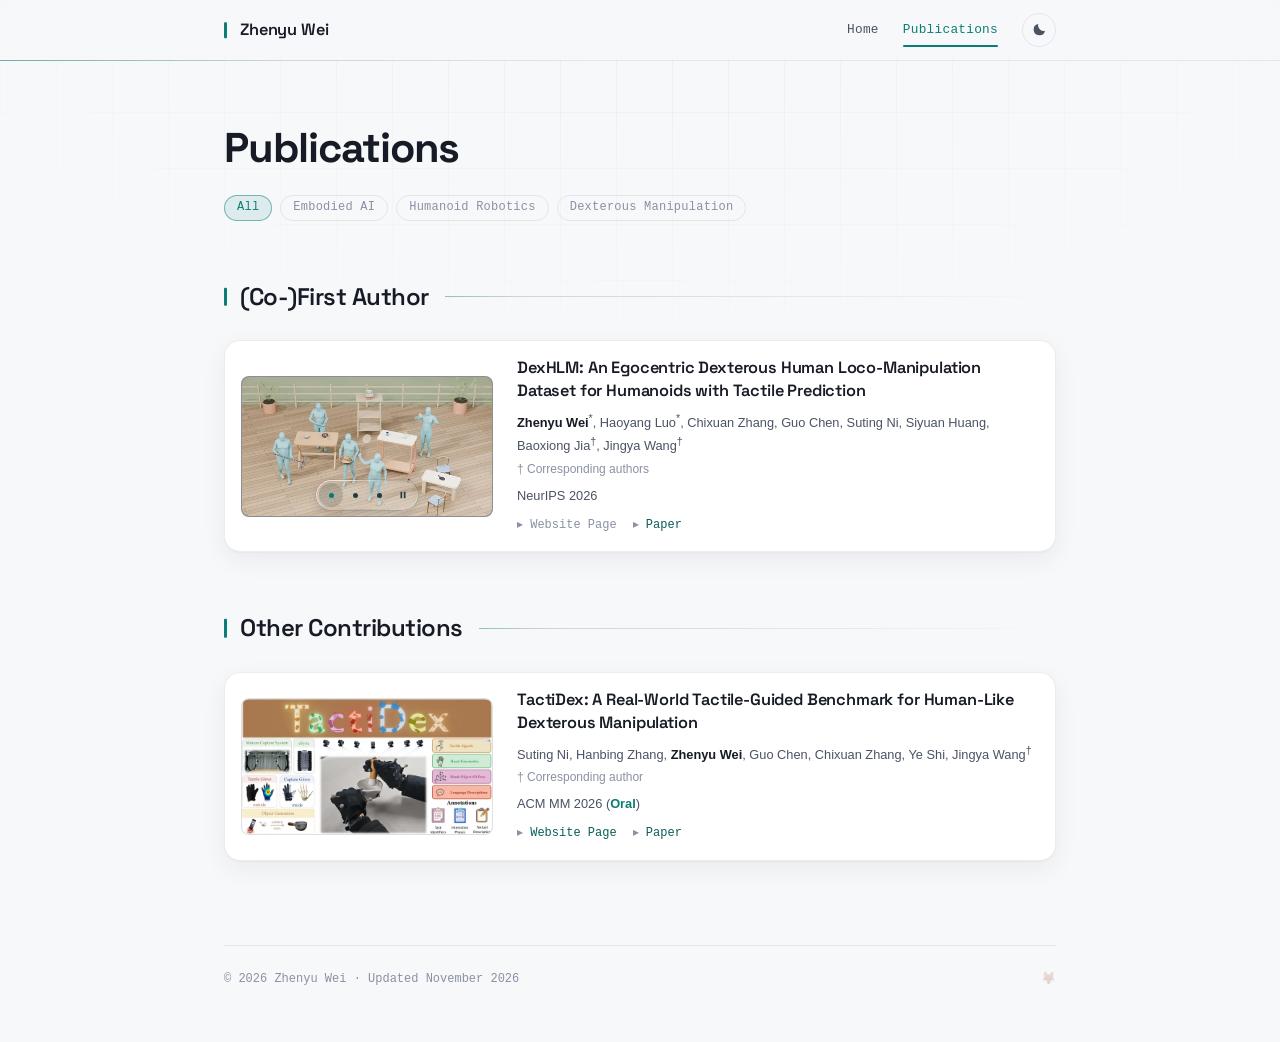
==== publications.html @ a1529518 "Improve mobile overflow, glass rendering reuse, and script failure fallback" ====
<!DOCTYPE html>

<html data-theme="light" lang="en">
  <head>
    <meta charset="utf-8"/>
    <meta content="width=device-width, initial-scale=1" name="viewport"/>
    <title>Publications · Zhenyu Wei | Humanoid Robotics &amp; Embodied AI</title>
    <meta content="Zhenyu Wei" name="author"/>
    <meta content="Publications by Zhenyu Wei in humanoid robotics, dexterous manipulation, and embodied AI." name="description"/>
    <meta content="website" property="og:type"/>
    <meta content="Publications · Zhenyu Wei" property="og:title"/>
    <meta content="Research publications by Zhenyu Wei in humanoid robotics and embodied AI." property="og:description"/>
    <meta content="Zhenyu Wei" property="og:site_name"/>
    <link href="https://zhenyuwei-me.github.io/publications.html" rel="canonical"/>
    <meta content="https://zhenyuwei-me.github.io/publications.html" property="og:url"/>
    <meta content="#fafafa" name="theme-color"/>
    <script src="assets/theme.js?v=f0c434ba8b87"></script>
    <link href="assets/favicon.svg" rel="icon" type="image/svg+xml"/>
    <link as="font" crossorigin="" href="assets/fonts/space-grotesk.woff2" rel="preload" type="font/woff2"/>
    <link href="assets/style.css" rel="stylesheet"/>
    <link href="assets/content.css?v=482784d493de" rel="stylesheet"/>
  </head>
  <body>
    <nav aria-label="Main navigation" class="nav">
      <div class="nav-inner">
        <a class="nav-name" href="./">Zhenyu Wei</a>
        <div class="nav-links">
          <a href="./">Home</a>
          <a aria-current="page" class="active" href="publications.html">Publications</a>

          <button aria-label="Toggle dark mode" aria-pressed="false" class="js-control" id="theme-toggle" title="Toggle dark mode" type="button">
            <svg aria-hidden="true" class="icon-sun" fill="none" stroke="currentColor" stroke-linecap="round" stroke-width="2" viewBox="0 0 24 24"><circle cx="12" cy="12" r="4.4"></circle><path d="M12 2.5v2.4M12 19.1v2.4M2.5 12h2.4M19.1 12h2.4M5.3 5.3l1.7 1.7M17 17l1.7 1.7M18.7 5.3 17 7M7 17l-1.7 1.7"></path></svg>
            <svg aria-hidden="true" class="icon-moon" fill="currentColor" viewBox="0 0 24 24"><path d="M21 13.2A8.6 8.6 0 0 1 10.8 3 8.6 8.6 0 1 0 21 13.2Z"></path></svg>
          </button>
        </div>
      </div>
    </nav>
    <main id="top">
      <header class="pub-page-header reveal">
        <h1>Publications</h1>

        <div aria-label="Filter publications by topic" class="pub-filters js-control" role="group">
          <button aria-pressed="true" class="pub-filter active" data-topic="all" type="button">All</button>
          <button aria-pressed="false" class="pub-filter" data-topic="embodied-ai" type="button">Embodied AI</button>
          <button aria-pressed="false" class="pub-filter" data-topic="humanoid" type="button">Humanoid Robotics</button>
          <button aria-pressed="false" class="pub-filter" data-topic="dexterous" type="button">Dexterous Manipulation</button>
        </div>
      </header>

      <section class="reveal">
        <h2>(Co-)First Author</h2>
        <ul class="pub-list">
          <li class="pub reveal" data-topics="embodied-ai humanoid dexterous">
            <div aria-label="DexHLM cover images" aria-roledescription="carousel" class="pub-media cover-carousel" role="group">
              <a aria-label="DexHLM website page" class="cover-link" href="https://dexhlm.github.io/" rel="noopener" target="_blank">
                <img alt="DexHLM human demonstrations of sweeping, cooking, and carrying a basket" class="cover-frame is-active" decoding="async" height="270" loading="lazy" src="assets/media/dexhlm-3-480.webp" srcset="assets/media/dexhlm-3-480.webp 480w, assets/media/dexhlm-3-960.webp 960w" sizes="(max-width: 760px) calc(100vw - 82px), 252px" width="480">
              </a>
              <div aria-label="Choose a DexHLM cover image" class="cover-controls js-control" role="group">
                <button aria-label="Show DexHLM image 1 of 3" aria-pressed="true" data-slide="0" type="button"></button>
                <button aria-label="Show DexHLM image 2 of 3" aria-pressed="false" data-slide="1" type="button"></button>
                <button aria-label="Show DexHLM image 3 of 3" aria-pressed="false" data-slide="2" type="button"></button>
                <button aria-label="Pause cover slideshow" class="cover-toggle" data-paused="false" type="button">
                  <svg aria-hidden="true" class="icon-pause" fill="currentColor" viewBox="0 0 12 12"><path d="M3 2h2v8H3zm4 0h2v8H7z"></path></svg>
                  <svg aria-hidden="true" class="icon-play" fill="currentColor" viewBox="0 0 12 12"><path d="m3 1 8 5-8 5z"></path></svg>
                </button>
              </div>
            </div>
            <div class="pub-info">
              <h3 class="pub-title"><a href="https://dexhlm.github.io/" rel="noopener" target="_blank">DexHLM: An Egocentric Dexterous Human Loco-Manipulation Dataset for Humanoids with Tactile Prediction</a></h3>
              <p class="pub-authors"><strong>Zhenyu Wei</strong><sup>*</sup>, Haoyang Luo<sup>*</sup>, Chixuan Zhang, Guo Chen, Suting Ni, Siyuan Huang, Baoxiong Jia<sup>†</sup>, Jingya Wang<sup>†</sup></p>
              <p class="pub-note">† Corresponding authors</p>
              <p class="pub-venue">NeurIPS 2026</p>
              <p class="pub-links">
                <a aria-disabled="true" role="link" tabindex="-1">Website Page</a>
                <a href="https://openreview.net/forum?id=0UDyFy4rIa" rel="noopener" target="_blank">Paper</a>
              </p>
            </div>
          </li>
        </ul>
      </section>

      <section class="reveal">
        <h2>Other Contributions</h2>
        <ul class="pub-list">
          <li class="pub reveal" data-topics="embodied-ai dexterous">
            <a aria-label="TactiDex website page" class="pub-media pub-media-figure tactidex-figure" href="https://tactidex.github.io/" rel="noopener" target="_blank">
              <span class="tactidex-crop"><img alt="TactiDex data collection and annotation framework" decoding="async" height="394" loading="lazy" src="assets/media/tactidex.webp" width="720"></span>
            </a>
            <div class="pub-info">
              <h3 class="pub-title"><a href="https://tactidex.github.io/" rel="noopener" target="_blank">TactiDex: A Real-World Tactile-Guided Benchmark for Human-Like Dexterous Manipulation</a></h3>
              <p class="pub-authors">Suting Ni, Hanbing Zhang, <strong>Zhenyu Wei</strong>, Guo Chen, Chixuan Zhang, Ye Shi, Jingya Wang<sup>†</sup></p>
              <p class="pub-note">† Corresponding author</p>
              <p class="pub-venue">ACM MM 2026 (<strong class="pub-highlight">Oral</strong>)</p>
              <p class="pub-links">
                <a href="https://tactidex.github.io/" rel="noopener" target="_blank">Website Page</a>
                <a href="https://arxiv.org/abs/2607.09190" rel="noopener" target="_blank">Paper</a>
              </p>
            </div>
          </li>
        </ul>
      </section>

      <footer class="footer">
        <p>© <span id="year">2026</span> Zhenyu Wei · Updated November 2026</p>
        <p class="footer-fox" id="footer-fox"><span class="fox-text">built with </span>🦊</p>
      </footer>
    </main>
    <script defer="" src="assets/site.js?v=14e1693d2471"></script>
  </body>
</html>
---- assets/style.css ----
/* Reference layout and color themes. */

:root {
  --bg: #0b0e14;
  --bg-elevated: #11151f;
  --border: rgba(255, 255, 255, 0.08);
  --border-strong: rgba(255, 255, 255, 0.14);
  --text: #e8eaf0;
  --text-secondary: #a8b0c0;
  --text-tertiary: #6b7385;
  --accent: #5eead4;          /* teal */
  --accent-dim: rgba(94, 234, 212, 0.12);
  /* Links sit in the accent's own hue family, a step down in saturation so
     body links read as interactive without competing with the accent marks.
     They used to be sky blue at 199deg against a 171deg accent — 28deg apart,
     close enough to look like one idea and far enough to fight. */
  --link: #8fded0;
  /* Affiliation colours. People take the colour of the institution they are
     at, so a name and its lab read as one thing — the convention haoruxue and
     geng-haoran both use. These are chromatic marks, not the site accent:
     teal stays the site's own voice, in the nav marks and section ticks. */
  --aff-berkeley: #8ec8ff;
  /* Amazon's own #ff9900 carries the dark ground at 9.0:1, but only manages
     2.0:1 on the light one — far under AA — so light runs the same hue
     darkened to 4.9:1 rather than the literal brand value. */
  --aff-amazon: #ff9900;
  /* Venue marks, same idea. Each brand value clears AA on one ground only —
     CoRL's #b35a1f is 4.0:1 on dark, Science's #d0021b is 3.3:1 — so each
     theme carries its own step along the same hue. */
  --venue-corl: #d98038;
  --venue-scirobotics: #f9584f;
  --font-sans: "Inter", -apple-system, BlinkMacSystemFont, "Segoe UI", sans-serif;
  --font-display: "Space Grotesk", var(--font-sans);
  --font-mono: "JetBrains Mono", ui-monospace, "SF Mono", monospace;
  --maxw: 880px;
  --radius: 16px;
  /* Type scale. The stylesheet had grown 23 distinct font sizes, many of them
     1-2% apart — differences too small to register as hierarchy but big enough
     that nothing quite lines up. Seven steps, each a real one. */
  --fs-3xl: 1.5rem;
  --fs-2xl: 1.15rem;
  --fs-xl: 1.02rem;
  --fs-lg: 0.95rem;
  --fs-md: 0.9rem;
  --fs-ms: 0.85rem;   /* half-step: md to sm is the scale's widest gap */
  --fs-sm: 0.8rem;
  --fs-xs: 0.75rem;
  /* Control sizes. The small controls had drifted to six different heights
     (36/32/30/26/24) and two radii, so a row of them never sat on one line. */
  --ctl-h: 34px;      /* email, socials, theme toggle */
  --ctl-h-sm: 26px;   /* tags, badges, filters */
  /* Resting elevation. Large radius, very low opacity: the point is a soft
     lift off the page, not a visible drop shadow. On the dark ground a black
     shadow has to work harder, hence the higher alpha here than in light. */
  --elev-1: 0 1px 2px rgba(0, 0, 0, 0.28), 0 10px 30px rgba(0, 0, 0, 0.34);
  --elev-2: 0 2px 6px rgba(0, 0, 0, 0.32), 0 20px 56px rgba(0, 0, 0, 0.42);
}

:root[data-theme="light"] {
  /* The ground was pure neutral grey while every text tone was cool at ~224deg.
     Tint it to match, so the light theme is as considered as the dark one. */
  --bg: #f7f8fa;
  --bg-elevated: #ffffff;
  --border: rgba(15, 23, 42, 0.08);
  --border-strong: rgba(15, 23, 42, 0.16);
  --text: #171b26;
  --text-secondary: #4b5265;
  --text-tertiary: #8a91a3;
  /* #0d9488 only reached 3.5:1 on the light ground, short of AA for the
     tagline and the active nav item. #0c7d74 clears it at 4.7:1; the link a
     step darker again so the two stay distinguishable. */
  --accent: #0c7d74;
  --accent-dim: rgba(12, 125, 116, 0.09);
  --link: #0a5f59;
  --aff-berkeley: #0b5cad;
  --aff-amazon: #9a5f00;
  --venue-corl: #b35a1f;
  --venue-scirobotics: #d0021b;
  --elev-1: 0 1px 2px rgba(15, 23, 42, 0.04), 0 8px 26px rgba(15, 23, 42, 0.06);
  --elev-2: 0 2px 6px rgba(15, 23, 42, 0.05), 0 20px 56px rgba(15, 23, 42, 0.09);
}

* { box-sizing: border-box; }

/* Buttons do not inherit the page font. Two rules set `font: inherit` locally;
   the rest were falling back to the browser default. */
button,
input,
select,
textarea {
  font: inherit;
  color: inherit;
}

/* The site defined no focus styling, leaving keyboard users on the browser
   default over custom-coloured surfaces. */
:focus-visible {
  outline: 2px solid var(--accent);
  outline-offset: 3px;
  border-radius: 3px;
}

html {
  scroll-behavior: smooth;
  scroll-padding-top: 84px;
}

body {
  margin: 0;
  background: var(--bg);
  color: var(--text);
  font-family: var(--font-sans);
  font-size: 16px;
  line-height: 1.65;
  -webkit-font-smoothing: antialiased;
  text-rendering: optimizeLegibility;
}

/* Subtle tech grid backdrop. This replaced an interactive dot field driven by
   the pointer; that effect had to be masked away from the 880px reading column
   and switched off below 1100px to keep text legible, which left it visible
   only in two narrow gutters — not worth 140 lines of canvas code. */
body::before {
  content: "";
  position: fixed;
  inset: 0;
  z-index: -1;
  background-image:
    linear-gradient(var(--border) 1px, transparent 1px),
    linear-gradient(90deg, var(--border) 1px, transparent 1px);
  background-size: 56px 56px;
  mask-image: radial-gradient(ellipse 90% 60% at 50% 0%, black 0%, transparent 72%);
  -webkit-mask-image: radial-gradient(ellipse 90% 60% at 50% 0%, black 0%, transparent 72%);
  opacity: 0.5;
  pointer-events: none;
}

a {
  color: var(--link);
  text-decoration: none;
  transition: color 0.15s ease;
}

a:hover { color: var(--accent); }

::selection {
  background: var(--accent);
  color: #06251f;
}

:root[data-theme="light"] ::selection {
  background: var(--accent);
  color: #ffffff;
}

/* ============================== Nav ============================== */

.nav {
  position: sticky;
  top: 0;
  z-index: 10;
  backdrop-filter: blur(16px) saturate(160%);
  -webkit-backdrop-filter: blur(16px) saturate(160%);
  background: color-mix(in srgb, var(--bg) 76%, transparent);
  border-bottom: 1px solid var(--border);
}

/* A hairline of accent bleeding out from the left edge, rather than a flat
   rule all the way across. */
.nav::after {
  content: "";
  position: absolute;
  left: 0;
  right: 0;
  bottom: -1px;
  height: 1px;
  background: linear-gradient(90deg,
    color-mix(in srgb, var(--accent) 55%, transparent) 0%,
    color-mix(in srgb, var(--accent) 12%, transparent) 22%,
    transparent 46%);
  pointer-events: none;
}

.nav-inner {
  max-width: var(--maxw);
  margin: 0 auto;
  padding: 0 24px;
  height: 60px;
  display: flex;
  align-items: center;
  justify-content: space-between;
}

.nav-name {
  position: relative;
  font-family: var(--font-display);
  font-weight: 600;
  font-size: var(--fs-xl);
  letter-spacing: -0.01em;
  color: var(--text);
  padding-left: 16px;
}

.nav-name::before {
  content: "";
  position: absolute;
  left: 0;
  top: 50%;
  transform: translateY(-50%);
  width: 3px;
  height: 0.95em;
  border-radius: 1px;
  background: var(--accent);
}

.nav-name:hover { color: var(--accent); }

.nav-links {
  display: flex;
  align-items: center;
  gap: 24px;
}

/* Sentence case at full size. These were briefly set as uppercase 0.72rem
   micro-labels, which cost real legibility: uppercase strips the ascender and
   descender shapes the eye reads words by, and this is primary navigation, not
   a caption. The underline below marks the active page, so the tech read comes
   from structure rather than from shrinking the type. */
.nav-links a {
  position: relative;
  font-family: var(--font-mono);
  font-size: var(--fs-sm);
  color: var(--text-secondary);
  letter-spacing: 0.02em;
  padding: 6px 0;
  transition: color 0.15s ease;
}

/* Underline grows from the centre on hover and stays put on the current page,
   so the active item is marked structurally and not by colour alone. */
.nav-links a::after {
  content: "";
  position: absolute;
  left: 0;
  right: 0;
  bottom: 0;
  height: 2px;
  background: var(--accent);
  border-radius: 1px;
  transform: scaleX(0);
  transition: transform 0.18s ease;
}

.nav-links a:hover { color: var(--accent); }
.nav-links a:hover::after { transform: scaleX(1); }
.nav-links a.active { color: var(--accent); }
.nav-links a.active::after { transform: scaleX(1); }

@media (prefers-reduced-motion: reduce) {
  .nav-links a::after { transition: none; }
}

.nav-links a.active { color: var(--accent); }

#theme-toggle {
  display: inline-flex;
  align-items: center;
  justify-content: center;
  width: var(--ctl-h);
  height: var(--ctl-h);
  padding: 0;
  border: 1px solid var(--border);
  border-radius: 999px;
  background: transparent;
  color: var(--text-secondary);
  cursor: pointer;
  transition: border-color 0.15s ease, color 0.15s ease, background 0.15s ease;
}

#theme-toggle:hover {
  color: var(--accent);
  border-color: var(--accent);
  background: var(--accent-dim);
}

#theme-toggle svg {
  width: 16px;
  height: 16px;
}

/* show the icon of the mode you'd switch TO */
:root[data-theme="dark"] .icon-moon { display: none; }
:root[data-theme="light"] .icon-sun { display: none; }

/* ============================== Layout ============================== */

main {
  max-width: var(--maxw);
  margin: 0 auto;
  padding: 0 24px 48px;
}

section { margin-top: 56px; }

h2 {
  position: relative;
  font-family: var(--font-display);
  font-size: var(--fs-3xl);
  font-weight: 600;
  letter-spacing: -0.02em;
  margin: 0 0 24px;
  display: flex;
  align-items: center;
  gap: 16px;
  padding-left: 16px;
}

/* Accent tick in the margin, echoing the mark beside the name in the nav. */
h2::before {
  content: "";
  position: absolute;
  left: 0;
  top: 50%;
  transform: translateY(-50%);
  width: 3px;
  height: 0.78em;
  border-radius: 1px;
  background: var(--accent);
}

/* trailing rule after section titles, tipped with accent at the join */
h2::after {
  content: "";
  flex: 1;
  height: 1px;
  background: linear-gradient(90deg,
    color-mix(in srgb, var(--accent) 45%, transparent) 0%,
    var(--border-strong) 12%,
    transparent 100%);
}

/* ============================== Hero ============================== */

.hero {
  position: relative;
  display: grid;
  grid-template-columns: 1fr 220px;
  gap: 36px;
  align-items: start;
  padding-top: 20px;
}

/* soft accent glow behind the hero to anchor the eye */
.hero::before {
  content: "";
  position: absolute;
  top: -120px;
  left: 50%;
  transform: translateX(-50%);
  width: min(920px, 120vw);
  height: 520px;
  background: radial-gradient(ellipse 60% 55% at 50% 30%,
    color-mix(in srgb, var(--accent) 8%, transparent), transparent 70%);
  pointer-events: none;
  z-index: -1;
}

:root[data-theme="light"] .hero::before {
  background: radial-gradient(ellipse 60% 55% at 50% 30%,
    color-mix(in srgb, var(--accent) 6%, transparent), transparent 70%);
}

.hero h1 {
  font-family: var(--font-display);
  font-size: clamp(1.85rem, 4.4vw, 2.5rem);
  font-weight: 700;
  letter-spacing: -0.03em;
  line-height: 1.1;
  margin: 0;
}

.name-zh {
  font-weight: 500;
  font-size: 0.62em;
  color: var(--text-secondary);
  letter-spacing: 0.06em;
  white-space: nowrap;
}

.hero-tagline {
  margin: 16px 0 0;
  display: flex;
  flex-direction: column;
  gap: 5px;
}

.tagline-primary {
  font-family: var(--font-display);
  font-size: var(--fs-xl);
  font-weight: 500;
  color: var(--accent);
  letter-spacing: -0.01em;
  line-height: 1.3;
}

.tagline-secondary {
  font-family: var(--font-mono);
  font-size: var(--fs-sm);
  color: var(--text-secondary);
  letter-spacing: 0;
  line-height: 1.3;
}

.hero-bio {
  margin-top: 24px;
  color: var(--text-secondary);
  font-size: var(--fs-md);
  line-height: 1.6;
}

/* `balance`, not `pretty`. Measured at the 576px column, `pretty` left two of
   the three paragraphs as a long line plus a stub — 530/168px and 400/232px —
   so "and dexterous manipulation." and "and Shankar Sastry." each hung alone
   beneath a full line, stranding an "and" at the left edge twice. `balance`
   evens them to 371/327 and 323/309.

   It was tried and rejected here once for splitting names mid-phrase, but the
   names are nowrap below and the copy has changed since: forcing nowrap on the
   bold phrases as well now yields an identical layout, so nothing is breaking.

   The 16px margin puts the paragraph gap at ~1.6x the gap between lines inside
   a paragraph, far enough apart for the eye to find the breaks. */
.hero-bio p {
  margin: 0 0 16px;
  text-wrap: pretty;
}

/* A person's name should never break across lines. */
.hero-bio a {
  white-space: nowrap;
}

/* An affiliation and the people at it share one colour, set by the modifier
   class so more institutions can be added without touching this rule. Bright
   enough to read as a mark rather than as body text: 6.3:1 on the light ground
   and 10.9:1 on dark, both well clear of AA. */
.aff {
  color: var(--aff);
}

.aff-berkeley {
  --aff: var(--aff-berkeley);
}

.aff-amazon {
  --aff: var(--aff-amazon);
}

/* Collaborators rank one below the advisors, in size and tone together. The
   size is the half-step at 0.85rem — --fs-sm proved too small a drop, and it
   is no finer than the 0.95/0.90 and 0.80/0.75 pairs already in the scale.
   Tone is mixed 30% toward tertiary: 7.2:1 on dark, 5.5:1 on light, both AA. */
.hero-collab {
  font-size: var(--fs-ms);
  color: color-mix(in srgb, var(--text-secondary) 70%, var(--text-tertiary));
}
.hero-bio p:last-child { margin-bottom: 0; }

.hero-bio strong {
  color: var(--text);
  font-weight: 600;
}

.hero-actions {
  margin-top: 24px;
  display: flex;
  align-items: center;
  flex-wrap: wrap;
  gap: 8px;
}

.email {
  font-family: var(--font-mono);
  font-size: var(--fs-sm);
  display: inline-flex;
  align-items: center;
  gap: 8px;
  height: var(--ctl-h);
  padding: 0 16px;
  border: 1px solid var(--border);
  border-radius: 999px;
  color: var(--text-secondary);
  transition: border-color 0.15s ease, color 0.15s ease, background 0.15s ease;
}

.email svg {
  width: 15px;
  height: 15px;
}

.email:hover {
  border-color: var(--accent);
  color: var(--accent);
  background: var(--accent-dim);
}

.socials {
  display: flex;
  gap: 8px;
}

.socials a {
  display: inline-flex;
  align-items: center;
  justify-content: center;
  width: var(--ctl-h);
  height: var(--ctl-h);
  border: 1px solid var(--border);
  border-radius: 999px;
  color: var(--text-secondary);
  transition: border-color 0.15s ease, color 0.15s ease, background 0.15s ease;
}

.socials a:hover {
  color: var(--accent);
  border-color: var(--accent);
  background: var(--accent-dim);
}

.socials svg {
  width: 16px;
  height: 16px;
}

/* keep the photo's natural aspect ratio (no zoomed-in crop) and center it
   against the text column. a small matte inside the frame makes the subject
   read a touch smaller without changing the overall photo size. */
.hero-photo {
  position: relative;
  align-self: start;
  /* even matte all around; the inset makes the subject read a touch smaller */
  padding: 5.5%;
  background: var(--bg-elevated);
  border: 1px solid var(--border-strong);
  border-radius: var(--radius);
  box-shadow: var(--elev-1);
  overflow: hidden;
}

/* the image drives the height (width × aspect-ratio); the container just wraps
   it with padding. this avoids the Safari bug where an aspect-ratio container
   plus a height:100% child lets the image overflow the frame. So the ratio is
   picked to land the frame near the bio column's own height rather than
   stretched to it: 5:8 lands the bottom edge just above the email row.
   Against the file's own 0.875 that crops ~14% off each side, which the
   centred subject can spare. */
.hero-photo img {
  display: block;
  width: 100%;
  height: auto;
  aspect-ratio: 5 / 8;
  object-fit: cover;
  object-position: center top;
  border-radius: calc(var(--radius) - 5px);
  /* tone down the green backdrop so it sits well with the teal/dark palette */
  filter: saturate(0.78) contrast(1.02);
}

:root[data-theme="dark"] .hero-photo img {
  filter: saturate(0.7) brightness(0.93) contrast(1.04);
}

/* corner accent brackets on the photo */
.hero-photo::before,
.hero-photo::after {
  content: "";
  position: absolute;
  width: 26px;
  height: 26px;
  border: 2px solid color-mix(in srgb, var(--accent) 80%, transparent);
  pointer-events: none;
}

:root[data-theme="light"] .hero-photo::before,
:root[data-theme="light"] .hero-photo::after {
  border-color: color-mix(in srgb, var(--accent) 55%, transparent);
}

.hero-photo::before {
  top: -8px;
  left: -8px;
  border-right: none;
  border-bottom: none;
  border-top-left-radius: 6px;
}

.hero-photo::after {
  bottom: -8px;
  right: -8px;
  border-left: none;
  border-top: none;
  border-bottom-right-radius: 6px;
}

/* ============================== Recent updates (band) ============================== */

/* A full-width row of its own between the hero and Research. The 220px hero
   rail could not carry these items — several run past 70 characters and broke
   to four lines each — so they get the whole 832px column and one line apiece. */
.news-band {
  margin-top: 18px;
}

/* the band belongs to the hero, so Research follows it closer than the 56px
   every other section gets. */
.news-band + section {
  margin-top: 14px;
}

.news-band-head {
  display: flex;
  align-items: center;
  gap: 14px;
  margin-bottom: 6px;
}

.news-band-title {
  margin: 0;
  font-family: var(--font-mono);
  font-size: var(--fs-xs);
  letter-spacing: 0.04em;
  color: var(--text-tertiary);
}

/* same tipped rule the section headings use, so the band reads as a peer of
   Research rather than as a stray widget. */
.news-band-rule {
  flex: 1;
  height: 1px;
  background: linear-gradient(90deg,
    color-mix(in srgb, var(--accent) 45%, transparent) 0%,
    var(--border-strong) 12%,
    transparent 100%);
}

/* Separators as top borders, not bottom ones. `.news-list li:last-child` only
   clears the rule on the true last child — which is a collapsed item — so the
   bottom-border version left a rule dangling under the last visible row. */
.news-band .news-list li {
  gap: 20px;
  padding: 5px 0;
  border-bottom: none;
}

.news-band .news-list li + li {
  border-top: 1px solid var(--border);
}

/* body 0.9rem at 1.5 gives a 21.6px line box; 21.6/12.8 = 1.69 puts the
   smaller date in a box of exactly the same height, so the two columns share a
   baseline without the nudge `.news-date` uses elsewhere. */
.news-band .news-date {
  flex: 0 0 88px;
  line-height: 1.69;
  padding-top: 0;
  /* "2026 · Sep" measures ~79px in the mono face, so a narrower column broke
     the year off onto its own line and doubled every row's height. nowrap
     keeps it one line even if the webfont falls back to wider metrics. */
  white-space: nowrap;
}

/* `.news-list li` sets display:flex at 0-1-1, which beats the UA sheet's
   `[hidden] { display: none }` at 0-1-0 — without this the collapsed items
   stay on screen and the toggle looks broken. */
.news-band .news-list li[hidden] {
  display: none;
}

.news-band .news-body {
  font-size: var(--fs-md);
  line-height: 1.5;
}

.news-more {
  flex: none;
  display: inline-flex;
  align-items: center;
  gap: 6px;
  cursor: pointer;
  padding: 0;
  border: none;
  background: transparent;
  font-family: var(--font-mono);
  font-size: var(--fs-xs);
  letter-spacing: 0.02em;
  color: var(--text-tertiary);
  transition: color 0.15s ease;
}

.news-more svg {
  width: 11px;
  height: 11px;
  transition: transform 0.2s ease;
}

.news-more:hover { color: var(--accent); }

.news-more[aria-expanded="true"] svg { transform: rotate(180deg); }

@media (prefers-reduced-motion: reduce) {
  .news-more svg { transition: none; }
}

/* ============================== News ============================== */

.news-list {
  list-style: none;
  margin: 0;
  padding: 0;
}

.news-list li {
  display: flex;
  gap: 24px;
  padding: 12px 0;
  border-bottom: 1px solid var(--border);
}

.news-list li:last-child { border-bottom: none; }

.news-date {
  font-family: var(--font-mono);
  font-size: var(--fs-sm);
  color: var(--text-tertiary);
  flex: 0 0 90px;
  padding-top: 2px;
  letter-spacing: 0.02em;
}

.news-body {
  font-size: var(--fs-lg);
  color: var(--text-secondary);
}

/* No resting underline: at this size the rules cut through the descenders and
   the rows already carry two other line weights (the separators and the head
   rule). Weight plus the full-strength text colour marks the link against the
   secondary body, and the underline comes back on hover. */
.news-body a {
  color: var(--text);
  font-weight: 500;
  text-decoration: none;
}

.news-body a:hover {
  color: var(--accent);
  text-decoration: underline;
  text-decoration-color: var(--accent);
  text-underline-offset: 2px;
}

/* Same for an affiliation mark: `.news-body a` and its :hover both sit at
   0-2-1, so keeping the colour takes a rule at that weight and one above it. */
.news-body a.aff,
.news-body a.aff:hover {
  color: var(--aff);
}

.news-body a.aff:hover {
  text-decoration-color: currentColor;
}

/* A venue mark works the way .aff does — the modifier class sets the
   variable, so a new venue is one line in each theme and one modifier, with
   no new rule here. It keeps its colour on hover; turning teal would read as
   a different link. */
.news-body a.venue,
.news-body a.venue:hover {
  color: var(--venue, var(--text));
}

.news-body a.venue:hover {
  text-decoration-color: currentColor;
}

.venue {
  white-space: nowrap;
}

.venue-corl { --venue: var(--venue-corl); }

/* Science Robotics sets its wordmark two-tone — "Science" in the journal red,
   "Robotics" in plain text — so it colours an inner span instead of setting
   --venue, and the link falls back to the body text colour around it. */
.venue-scirobotics {
  color: var(--venue-scirobotics);
}

/* ============================== Awards ============================== */

.awards-list {
  list-style: none;
  margin: 0;
  padding: 0;
}

.awards-list li {
  display: flex;
  gap: 24px;
  padding: 16px 0;
  border-bottom: 1px solid var(--border);
}

.awards-list li:last-child { border-bottom: none; }

.award-year {
  font-family: var(--font-mono);
  font-size: var(--fs-sm);
  color: var(--text-tertiary);
  flex: 0 0 44px;
  padding-top: 3px;
}

.award-title {
  font-size: var(--fs-lg);
  font-weight: 500;
  color: var(--text);
}

.award-links {
  margin-top: 4px;
  display: flex;
  flex-wrap: wrap;
  gap: 16px;
}

.award-links a {
  font-family: var(--font-mono);
  font-size: var(--fs-xs);
  color: var(--link);
}

.award-links a::before {
  content: "▸ ";
  color: var(--text-tertiary);
}

.award-links a:hover { color: var(--accent); }

.badge {
  display: inline-block;
  font-family: var(--font-mono);
  font-size: var(--fs-xs);
  font-weight: 500;
  letter-spacing: 0.02em;
  color: var(--accent);
  padding: 1px 7px;
  border: 1px solid color-mix(in srgb, var(--accent) 30%, transparent);
  background: color-mix(in srgb, var(--accent) 8%, transparent);
  border-radius: 999px;
  vertical-align: 1px;
  white-space: nowrap;
}

.badge::before {
  content: "· ";
  color: var(--text-tertiary);
}

/* ============================== Research ============================== */

.research-subtitle {
  margin: -12px 0 16px;
  font-size: var(--fs-lg);
  color: var(--text-secondary);
  line-height: 1.6;
}

/* Grid of highlight videos shown before the reader expands the full list. */
#research-grid-view {
  transition: opacity 0.24s ease-in-out;
}

#research-grid-view.collapsed-hidden {
  opacity: 0;
  pointer-events: none;
}

.grid-videos {
  display: grid;
  grid-template-columns: repeat(6, 1fr);
  gap: 10px;
  margin: 8px 0 12px;
}

.grid-video {
  display: block;
  aspect-ratio: 1 / 1;
  overflow: hidden;
  border-radius: 10px;
  border: 1px solid var(--border);
  box-shadow: var(--elev-1);
  background: color-mix(in srgb, var(--bg-elevated) 60%, #000);
  transition: opacity 0.2s ease-in-out, transform 0.2s ease-in-out, border-color 0.2s ease-in-out;
}

.grid-video img,
.grid-video video {
  width: 100%;
  height: 100%;
  object-fit: cover;
  display: block;
}

/* YouTube iframe embed for tiles that don't have a local mp4.
   Zoom the iframe so the video fills the square and hides YouTube chrome. */
.grid-video-yt {
  position: relative;
}

.grid-video-yt iframe {
  position: absolute;
  top: 50%;
  left: 50%;
  /* Scale iframe up so the 16:9 video fills the 1:1 tile with no black bars */
  width: 200%;
  height: 200%;
  transform: translate(-50%, -50%);
  border: 0;
  pointer-events: none;   /* let clicks fall through to the <a> */
}

.grid-video:hover {
  border-color: color-mix(in srgb, var(--accent) 40%, transparent);
  transform: translateY(-2px);
}

/* Dim non-hovered thumbnails when hovering over the grid — Will Liang trick. */
.grid-videos:has(.grid-video:hover) .grid-video:not(:hover) {
  opacity: 0.55;
}

.scroll-toggle {
  display: flex;
  flex-direction: column;
  align-items: center;
  gap: 4px;
  margin: 0 auto 20px;
  padding: 2px 12px 6px;
  background: transparent;
  border: 0;
  color: var(--text-tertiary);
  font: inherit;
  font-size: var(--fs-sm);
  cursor: pointer;
  transition: color 0.2s ease;
}

.scroll-toggle:hover {
  color: var(--accent);
}

.scroll-toggle svg {
  width: 16px;
  height: 16px;
  animation: nudge 1.8s ease-in-out infinite;
}

@keyframes nudge {
  0%, 100% { transform: translateY(0); opacity: 0.7; }
  50%      { transform: translateY(4px); opacity: 1; }
}

@media (max-width: 720px) {
  .grid-videos {
    grid-template-columns: repeat(3, 1fr);
  }
}

@media (prefers-reduced-motion: reduce) {
  .scroll-toggle svg { animation: none; }
}

/* ============================== Background (vertical timeline) ============================== */

.timeline {
  list-style: none;
  margin: 0;
  padding: 0;
  position: relative;
  /* The date column has to fit the longest range on one line
     ("Oct 2025 - Aug 2026"); the rail sits a fixed 12px into the gap. */
  --date-col: 152px;
  --rail-x: calc(var(--date-col) + 12px);
}

/* The vertical rail sits between the date column and the body column. */
.timeline::before {
  content: "";
  position: absolute;
  top: 6px;
  bottom: 6px;
  left: var(--rail-x);
  width: 2px;
  background: linear-gradient(to bottom,
    var(--border) 0%,
    var(--border-strong) 12%,
    var(--border-strong) 88%,
    var(--border) 100%);
}

.timeline-item {
  position: relative;
  display: grid;
  grid-template-columns: var(--date-col) 1fr;
  gap: 32px;
  padding: 6px 0 24px;
}

.timeline-item:last-child { padding-bottom: 0; }

.timeline-marker {
  position: absolute;
  left: calc(var(--rail-x) - 5px);   /* 12px dot centred on the 2px rail */
  top: 12px;
  width: 12px;
  height: 12px;
  border-radius: 50%;
  background: var(--bg);
  border: 2px solid var(--accent);
  box-shadow: 0 0 0 3px var(--bg);
  transition: background 0.2s ease;
}

.timeline-item:hover .timeline-marker {
  background: var(--accent);
}

.timeline-date {
  font-family: var(--font-mono);
  font-size: var(--fs-sm);
  color: var(--text-tertiary);
  padding-top: 10px;
  text-align: right;
  letter-spacing: 0.02em;
  white-space: nowrap;
}

.timeline-body {
  padding-top: 6px;
}

.timeline-role {
  font-size: var(--fs-lg);
  font-weight: 600;
  color: var(--text);
  letter-spacing: -0.005em;
}

.timeline-role a {
  color: inherit;
  border-bottom: 1px solid transparent;
  transition: color 0.15s ease, border-color 0.15s ease;
}

.timeline-role a:hover {
  color: var(--accent);
  border-bottom-color: currentColor;
}

.timeline-title {
  font-size: var(--fs-md);
  color: var(--text-secondary);
  margin-top: 2px;
}

.timeline-meta {
  margin-top: 6px;
  font-size: var(--fs-md);
  color: var(--text-tertiary);
  line-height: 1.6;
}

.timeline-meta a { color: var(--link); }
.timeline-meta a:hover { color: var(--accent); }

@media (max-width: 640px) {
  .timeline::before { left: 10px; }
  .timeline-item {
    grid-template-columns: 1fr;
    gap: 4px;
    padding-left: 30px;
  }
  .timeline-marker { left: 4px; top: 8px; }
  .timeline-date { text-align: left; padding-top: 0; white-space: normal; }
}

/* ============================== Publications ============================== */

.pub-list {
  list-style: none;
  margin: 0;
  padding: 0;
  display: flex;
  flex-direction: column;
  gap: 16px;
}

/* Two-column grid used under the VLK flagship, so supporting projects
   read as a set of examples rather than a linear list of papers. */
.pub-list-2col {
  display: grid;
  grid-template-columns: repeat(2, 1fr);
  gap: 16px;
  margin-top: 16px;
}

.pub-list-2col .pub {
  grid-template-columns: 1fr;
  gap: 12px;
  padding: 16px;
}

.pub-list-2col .pub-media {
  aspect-ratio: 16 / 9;
}

@media (max-width: 720px) {
  .pub-list-2col {
    grid-template-columns: 1fr;
  }
}


.pub {
  display: grid;
  grid-template-columns: 252px 1fr;
  gap: 24px;
  padding: 16px;
  background: var(--bg-elevated);
  border: 1px solid var(--border);
  border-radius: var(--radius);
  box-shadow: var(--elev-1);
  transition: border-color 0.2s ease, transform 0.2s ease, box-shadow 0.2s ease;
}

.pub:hover {
  border-color: color-mix(in srgb, var(--accent) 45%, transparent);
  transform: translateY(-3px);
  box-shadow:
    var(--elev-2),
    0 0 0 1px color-mix(in srgb, var(--accent) 12%, transparent),
    0 4px 24px color-mix(in srgb, var(--accent) 10%, transparent);
}

:root[data-theme="light"] .pub:hover {
  box-shadow:
    var(--elev-2),
    0 4px 24px color-mix(in srgb, var(--accent) 10%, transparent);
}

/* Flagship card: without this the lead project inherits the 252px thumbnail
   and ends up the smallest research card on the page, below a two-column grid
   whose media runs ~403px. Widen its media to match that grid and let the
   full-width card and larger title carry the ranking, rather than sheer size —
   this also keeps the 720px source downscaling, so it stays sharp. */
.pub-flagship {
  grid-template-columns: 400px 1fr;
}

.pub-flagship .pub-title {
  font-size: var(--fs-2xl);
}

@media (max-width: 760px) {
  .pub-flagship .pub-title { font-size: var(--fs-xl); }
}

.pub-media {
  position: relative;
  display: block;
  aspect-ratio: 16 / 9;
  border-radius: 8px;
  overflow: hidden;
  border: 1px solid var(--border);
  background: color-mix(in srgb, var(--bg-elevated) 60%, #000);
  align-self: center;
}

.pub-media img,
.pub-media video {
  width: 100%;
  height: 100%;
  object-fit: cover;
  display: block;
  transition: transform 0.35s ease;
}

.pub-media:hover img,
.pub-media:hover video {
  transform: scale(1.04);
}

.pub-media iframe {
  width: 100%;
  height: 100%;
  border: 0;
  display: block;
}

.pub-media.playing { cursor: default; }

/* Some teasers are figures or posters lifted from the paper rather than robot
   footage. Cropping those to 16:9 slices labels off mid-word, so fit the whole
   figure instead and give it a light matte to sit on. In dark mode the matte
   and figure are dimmed together — a white block is otherwise the brightest
   thing on the page. */
.pub-media-figure {
  background: #f1f2f5;
}

.pub-media-figure img {
  object-fit: contain;
}

:root[data-theme="dark"] .pub-media-figure {
  background: #cfd2d9;
  filter: brightness(0.82) saturate(0.9);
}

/* The zoom-on-hover reads as a crop on a contained figure, so drop it. */
.pub-media-figure:hover img {
  transform: none;
}

.play-badge {
  position: absolute;
  right: 8px;
  bottom: 8px;
  width: 30px;
  height: 30px;
  display: flex;
  align-items: center;
  justify-content: center;
  border-radius: 50%;
  background: rgba(0, 0, 0, 0.62);
  color: #fff;
  backdrop-filter: blur(4px);
}

.play-badge svg {
  width: 16px;
  height: 16px;
}

.pub-info { min-width: 0; }

.pub-title {
  margin: 0;
  font-family: var(--font-display);
  font-size: var(--fs-xl);
  font-weight: 600;
  letter-spacing: -0.01em;
  line-height: 1.4;
}

.pub-title a { color: var(--text); }
.pub-title a:hover { color: var(--accent); }

/* Unified pill tags: Project co-lead + TL;DR button.
   Same size and treatment so they read as a matched pair under the title. */
.pub-tags {
  margin: 10px 0 0;
  display: flex;
  flex-wrap: wrap;
  gap: 8px;
  align-items: center;
  position: relative;
}

.pub-tag {
  display: inline-flex;
  align-items: center;
  height: var(--ctl-h-sm);
  padding: 0 10px;
  font: inherit;
  font-family: var(--font-mono);
  font-size: var(--fs-xs);
  letter-spacing: 0.04em;
  border-radius: 999px;
  border: 1px solid transparent;
  cursor: default;
  user-select: none;
  transition: border-color 0.15s ease, background 0.15s ease, color 0.15s ease;
}

.pub-tag-tldr {
  color: var(--text-secondary);
  background: transparent;
  border-color: var(--border);
  cursor: pointer;
}

.pub-tag-tldr:hover,
.pub-tag-tldr[aria-expanded="true"] {
  color: var(--accent);
  border-color: color-mix(in srgb, var(--accent) 45%, transparent);
  background: color-mix(in srgb, var(--accent) 8%, transparent);
}

/* TL;DR popover — anchored to the pub-tags container, doesn't push layout */
.pub-popover {
  position: absolute;
  top: calc(100% + 8px);
  left: 0;
  z-index: 15;
  min-width: 260px;
  max-width: min(420px, 92vw);
  padding: 12px 16px;
  background: var(--bg-elevated);
  border: 1px solid var(--border-strong);
  border-radius: var(--radius);
  box-shadow:
    0 12px 40px rgba(0, 0, 0, 0.28),
    0 0 0 1px color-mix(in srgb, var(--accent) 8%, transparent);
  font-size: var(--fs-md);
  line-height: 1.55;
  color: var(--text);
  animation: pub-pop 0.18s ease-out;
}

:root[data-theme="light"] .pub-popover {
  box-shadow: 0 12px 40px rgba(15, 23, 42, 0.12), 0 0 0 1px rgba(15, 23, 42, 0.04);
}

@keyframes pub-pop {
  from { opacity: 0; transform: translateY(-6px) scale(0.98); }
  to   { opacity: 1; transform: none; }
}

@media (prefers-reduced-motion: reduce) {
  .pub-popover { animation: none; }
}

.pub-authors {
  margin: 7px 0 0;
  font-size: var(--fs-sm);
  color: var(--text-secondary);
}

.pub-authors strong {
  color: var(--text);
  font-weight: 600;
}

/* Keep coauthor links quiet inline; reveal on hover so the row stays readable.
   The rule said that already but underlined every name at rest, which on a
   twelve-author paper drew twelve lines through four lines of text. In a list
   where nearly every name is a link, the underline stops distinguishing
   anything and is only texture — so it moves to hover, where it still answers
   "is this one clickable". */
.pub-authors a {
  color: inherit;
  text-decoration: underline;
  text-decoration-color: transparent;
  text-underline-offset: 2px;
  transition: color 0.15s ease, text-decoration-color 0.15s ease;
}

.pub-authors a:hover {
  color: var(--accent);
  text-decoration-color: var(--accent);
}

.pub-venue {
  margin: 5px 0 0;
  font-size: var(--fs-sm);
  color: var(--text-secondary);
}

.pub-venue .badge { margin-left: 6px; }

/* GitHub star counts live in the links row, not mid-sentence in the venue —
   inline they broke the venue across lines and wrapped unpredictably. */
.badge-link {
  display: inline-flex;
  align-items: center;
  line-height: 1;
}

.badge-link img {
  display: block;
  height: 17px;
}

.pub-links {
  margin: 10px 0 0;
  display: flex;
  flex-wrap: wrap;
  gap: 16px;
  align-items: center;
}

/* Keep the star badges together as one group at the far end of the links row,
   so a card with two of them wraps them as a pair rather than stranding the
   second one alone on the next line. */
.pub-badges {
  display: inline-flex;
  align-items: center;
  gap: 8px;
  margin-left: auto;
}

@media (max-width: 760px) {
  .pub-badges { margin-left: 0; }
}

.pub-links a {
  font-family: var(--font-mono);
  font-size: var(--fs-xs);
  color: var(--link);
}

.pub-links a::before {
  content: "▸ ";
  color: var(--text-tertiary);
}

/* Star badges are images, not text links — no marker, no link colour. */
.pub-links .badge-link::before { content: none; }

.pub-links a:hover { color: var(--accent); }

.pub-note {
  margin: 3px 0 0;
  font-size: var(--fs-xs);
  color: var(--text-tertiary);
}

/* ============================== Publications page ============================== */

.pub-page-header {
  padding-top: 64px;
  margin-bottom: 44px;
}

.pub-filters {
  display: flex;
  flex-wrap: wrap;
  gap: 8px;
  margin-top: 24px;
}

.pub-filter {
  display: inline-flex;
  align-items: center;
  height: var(--ctl-h-sm);
  font-family: var(--font-mono);
  font-size: var(--fs-xs);
  letter-spacing: 0.02em;
  color: var(--text-tertiary);
  padding: 0 12px;
  border: 1px solid var(--border);
  border-radius: 999px;
  background: transparent;
  cursor: pointer;
  transition: color 0.15s ease, border-color 0.15s ease, background 0.15s ease;
}

.pub-filter:hover {
  color: var(--accent);
  border-color: color-mix(in srgb, var(--accent) 40%, transparent);
}

.pub-filter.active {
  color: var(--accent);
  border-color: color-mix(in srgb, var(--accent) 50%, transparent);
  background: color-mix(in srgb, var(--accent) 10%, transparent);
}

/* When a filter hides pubs, also collapse the section heading if the
   entire section has no visible pubs. */
.pub[data-topics].hidden { display: none; }

.pub-page-header h1 {
  font-family: var(--font-display);
  font-size: clamp(2rem, 4.5vw, 2.6rem);
  font-weight: 700;
  letter-spacing: -0.03em;
  line-height: 1.1;
  margin: 0;
}

.pub-page-header p {
  margin: 16px 0 0;
  color: var(--text-secondary);
  font-size: var(--fs-lg);
  max-width: 62ch;
}

.pub-see-all {
  margin: 32px 0 0;
  text-align: center;
  font-family: var(--font-mono);
  font-size: var(--fs-md);
}

.pub-see-all a {
  color: var(--accent);
  border-bottom: 1px solid color-mix(in srgb, var(--accent) 40%, transparent);
  padding-bottom: 2px;
  transition: border-color 0.15s ease;
}

.pub-see-all a:hover {
  border-color: var(--accent);
}

/* ============================== Footer ============================== */

.footer {
  margin-top: 84px;
  padding-top: 24px;
  border-top: 1px solid var(--border);
  font-family: var(--font-mono);
  font-size: var(--fs-xs);
  color: var(--text-tertiary);
  display: grid;
  grid-template-columns: 1fr auto;
  grid-template-rows: auto auto;
  gap: 4px 24px;
  align-items: end;
}

.footer p { margin: 0; }

/* Personal signature — spans both columns, a touch larger, italic. */
.footer-signature {
  grid-column: 1 / -1;
  margin-bottom: 12px !important;
  font-family: var(--font-sans);
  font-size: var(--fs-md);
  font-style: italic;
  color: var(--text-secondary);
  line-height: 1.6;
  max-width: 68ch;
}

/* barely-there; reveals "built with" on hover or tap */
.footer-fox {
  font-size: var(--fs-xs);
  opacity: 0.25;
  filter: grayscale(0.6);
  transition: opacity 0.25s ease, filter 0.25s ease;
  cursor: default;
  user-select: none;
}

.footer-fox .fox-text {
  opacity: 0;
  transition: opacity 0.25s ease;
}

.footer-fox:hover,
.footer-fox.revealed {
  opacity: 1;
  filter: none;
}

.footer-fox:hover .fox-text,
.footer-fox.revealed .fox-text {
  opacity: 1;
}

/* ============================== Reveal animation ============================== */

.reveal {
  opacity: 0;
  transform: translateY(14px);
  transition: opacity 0.55s ease, transform 0.55s ease;
}

.reveal.visible {
  opacity: 1;
  transform: none;
}

@media (prefers-reduced-motion: reduce) {
  html { scroll-behavior: auto; }
  .reveal {
    opacity: 1;
    transform: none;
    transition: none;
  }
  .pub, .socials a { transition: none; }
}

/* ============================== Responsive ============================== */

@media (max-width: 760px) {
  .hero {
    grid-template-columns: 1fr;
    gap: 32px;
    padding-top: 44px;
  }

  .hero-photo {
    order: -1;
    max-width: 200px;
  }

  .nav-inner { padding: 0 16px; }

  .nav-name { font-size: var(--fs-md); }

  .nav-links { gap: 12px; }

  .nav-links a { font-size: var(--fs-xs); }

  .pub {
    grid-template-columns: 1fr;
    gap: 16px;
  }

  .pub-media {
    align-self: stretch;
    width: 100%;
  }

  /* iOS Safari doesn't always compute aspect-ratio on <img>-only .pub-media
     inside a grid item. Force an explicit height fallback. */
  .pub-list-2col .pub-media,
  .pub-media {
    aspect-ratio: 16 / 9;
    min-height: 180px;
  }

  section { margin-top: 56px; }

  .research-subtitle { font-size: var(--fs-md); }

  .grid-videos { gap: 6px; }
}

@media (max-width: 420px) {
  .nav-name { font-size: var(--fs-sm); }
  .nav-links { gap: 10px; }
  .nav-links a { font-size: var(--fs-xs); }
}
---- assets/content.css ----
/* Locally served fonts. */
@font-face {
  font-family: "Google Sans Flex";
  src: url("fonts/google-sans-flex.woff2") format("woff2");
  font-style: normal;
  font-weight: 500 700;
  font-display: swap;
}

@font-face {
  font-family: "Inter";
  src: url("fonts/inter.woff2") format("woff2");
  font-style: normal;
  font-weight: 400 600;
  font-display: optional;
}

@font-face {
  font-family: "Space Grotesk";
  src: url("fonts/space-grotesk.woff2") format("woff2");
  font-style: normal;
  font-weight: 500 700;
  font-display: optional;
}

@font-face {
  font-family: "JetBrains Mono";
  src: url("fonts/jetbrains-mono.woff2") format("woff2");
  font-style: normal;
  font-weight: 400 500;
  font-display: optional;
}

[hidden],
:root:not(.is-interactive) .js-control,
.is-interactive #research-list-view[data-collapsed] {
  display: none !important;
}

:root:not(.is-interactive) .reveal {
  opacity: 1;
  transform: none;
}

.hero-bio .aff { --aff: var(--aff-berkeley); }

.hero h1,
.tagline-primary {
  font-family: "Google Sans Flex", var(--font-display);
}

/* The glow keeps its original scale without creating a horizontal scroll area. */
.hero::before,
:root[data-theme="light"] .hero::before {
  width: min(920px, 100vw);
  background-size: min(920px, 120vw) 100%;
  background-position: center;
  background-repeat: no-repeat;
}

.pub-venue .pub-highlight {
  color: var(--accent);
  font-weight: 700;
}

.pub-links a[aria-disabled="true"] {
  color: var(--text-tertiary);
  cursor: not-allowed;
}

.pub-media { --media-radius: 8px; }
.grid-video { --media-radius: 10px; }

.pub-media img,
.grid-video img {
  border-radius: calc(var(--media-radius) - 1px);
}

/* Keep every slide inside the same rounded viewport, including during fades. */
.cover-carousel { position: relative; }

.cover-link {
  position: absolute;
  inset: 0;
  display: block;
  overflow: hidden;
  border-radius: calc(var(--media-radius) - 1px);
}

.cover-carousel .cover-frame {
  position: absolute;
  inset: 0;
  width: 100%;
  height: 100%;
  object-fit: cover;
  opacity: 0;
  transform: none;
  transition: none;
}

.cover-carousel:hover .cover-frame { transform: none; }

.cover-frame.is-previous { opacity: 1; z-index: 1; }
.cover-frame.is-active {
  opacity: 1;
  z-index: 2;
  animation: cover-fade-in 0.45s ease both;
}

@keyframes cover-fade-in {
  from { opacity: 0; }
  to { opacity: 1; }
}

.cover-controls {
  --glass-step: 24px;
  position: absolute;
  z-index: 3;
  left: 50%;
  bottom: 6px;
  transform: translateX(-50%);
  display: flex;
  padding: 3px;
  border: 0;
  border-radius: 999px;
  background: rgba(255, 255, 255, 0.065);
  color: #233b3c;
  -webkit-backdrop-filter: blur(0.6px) saturate(1.05);
  backdrop-filter: blur(0.6px) saturate(1.05);
  box-shadow: 0 4px 10px rgba(10, 20, 25, 0.16), 0 0 0 0.5px rgba(10, 20, 25, 0.14);
  isolation: isolate;
}

.cover-controls.has-lens { -webkit-backdrop-filter: none; backdrop-filter: none; }

.cover-glass-lens {
  position: absolute;
  inset: 0;
  width: 100%;
  height: 100%;
  border-radius: inherit;
  pointer-events: none;
  z-index: 0;
}

.cover-controls::before {
  content: "";
  position: absolute;
  left: 3px;
  top: 3px;
  width: var(--glass-step);
  height: var(--glass-step);
  border-radius: 50%;
  background: rgba(15, 30, 35, 0.16);
  transform: translateX(calc(var(--active-slide, 0) * var(--glass-step)));
  transition: transform 0.4s cubic-bezier(0.2, 1.35, 0.45, 1);
  pointer-events: none;
  z-index: 1;
}

.cover-controls::after {
  content: "";
  position: absolute;
  inset: 0;
  padding: 0.7px;
  border-radius: inherit;
  background: linear-gradient(135deg, rgba(255, 255, 255, 0.6), rgba(255, 255, 255, 0.06) 35%, rgba(10, 20, 25, 0.12) 58%, rgba(255, 255, 255, 0.36)), radial-gradient(ellipse at var(--glass-x, 30%) 0%, rgba(255, 255, 255, 0.5), transparent 65%);
  -webkit-mask: linear-gradient(#fff 0 0) content-box, linear-gradient(#fff 0 0);
  -webkit-mask-composite: xor;
  mask: linear-gradient(#fff 0 0) content-box, linear-gradient(#fff 0 0);
  mask-composite: exclude;
  pointer-events: none;
  z-index: 3;
}

.cover-controls[data-contrast="light"] {
  color: #f0fffd;
}

.cover-controls[data-contrast="light"] button[aria-pressed="true"] {
  color: #79f1e0;
}

.grid-video .cover-controls { --glass-step: 20px; padding: 2px; }
.grid-video .cover-controls::before { left: 2px; top: 2px; }

@supports not ((backdrop-filter: blur(1px)) or (-webkit-backdrop-filter: blur(1px))) {
  .cover-controls:not(.has-lens) { background: rgba(244, 251, 251, 0.18); }
}

.cover-controls button {
  display: grid;
  place-items: center;
  position: relative;
  z-index: 2;
  flex: 0 0 var(--glass-step);
  width: var(--glass-step);
  height: var(--glass-step);
  padding: 0;
  border: 0;
  border-radius: 50%;
  background: transparent;
  cursor: pointer;
  transition: transform 0.2s ease, color 0.2s ease;
}

.cover-controls button:hover { color: #087a71; transform: scale(1.08); }
.cover-controls button:active { transform: scale(0.92); }
.cover-controls button[aria-pressed="true"] { color: #087a71; }
.cover-controls button[data-slide]::after {
  content: "";
  width: 5px;
  height: 5px;
  border-radius: 50%;
  background: currentColor;
}

.cover-controls svg { width: 10px; height: 10px; }
.cover-toggle[data-paused="true"] .icon-pause,
.cover-toggle[data-paused="false"] .icon-play { display: none; }
.cover-carousel :focus-visible { outline-offset: -2px; }

@media (prefers-reduced-motion: reduce) {
  .cover-frame.is-active { animation: none; }
  .cover-controls::before, .cover-controls button { transition: none; }
}

/* Trim the blank margins in the 720 × 394 TactiDex figure before rounding it. */
.pub-media.tactidex-figure {
  aspect-ratio: auto;
  min-height: 0;
}

.tactidex-crop {
  position: relative;
  display: block;
  aspect-ratio: 693 / 374;
  overflow: hidden;
  border-radius: calc(var(--media-radius) - 1px);
}

.tactidex-crop img {
  position: absolute;
  left: calc(-100% * 14 / 693);
  top: calc(-100% * 8 / 374);
  width: calc(100% * 720 / 693);
  height: calc(100% * 394 / 374);
  max-width: none;
  border-radius: 0;
}

.grid-video .tactidex-crop {
  height: 100%;
  aspect-ratio: auto;
}

.grid-video .tactidex-crop img {
  object-fit: cover;
}

.pub-media :is(button[data-video-src], video) {
  position: absolute;
  inset: 0;
  width: 100%;
  height: 100%;
}

.pub-media button[data-video-src] {
  padding: 0;
  border: 0;
  background: transparent;
  cursor: pointer;
}

.pub-media :is(button, video):focus-visible { outline-offset: -4px; }

.video-label,
.video-status:not(:empty) {
  position: absolute;
  inset: auto 8px 8px auto;
  padding: 4px 9px;
  border-radius: 4px;
  background: var(--bg-elevated);
  color: var(--text);
  font-size: var(--fs-sm);
}

.video-status:not(:empty) {
  inset: 8px auto auto 8px;
  margin: 0;
  pointer-events: none;
}
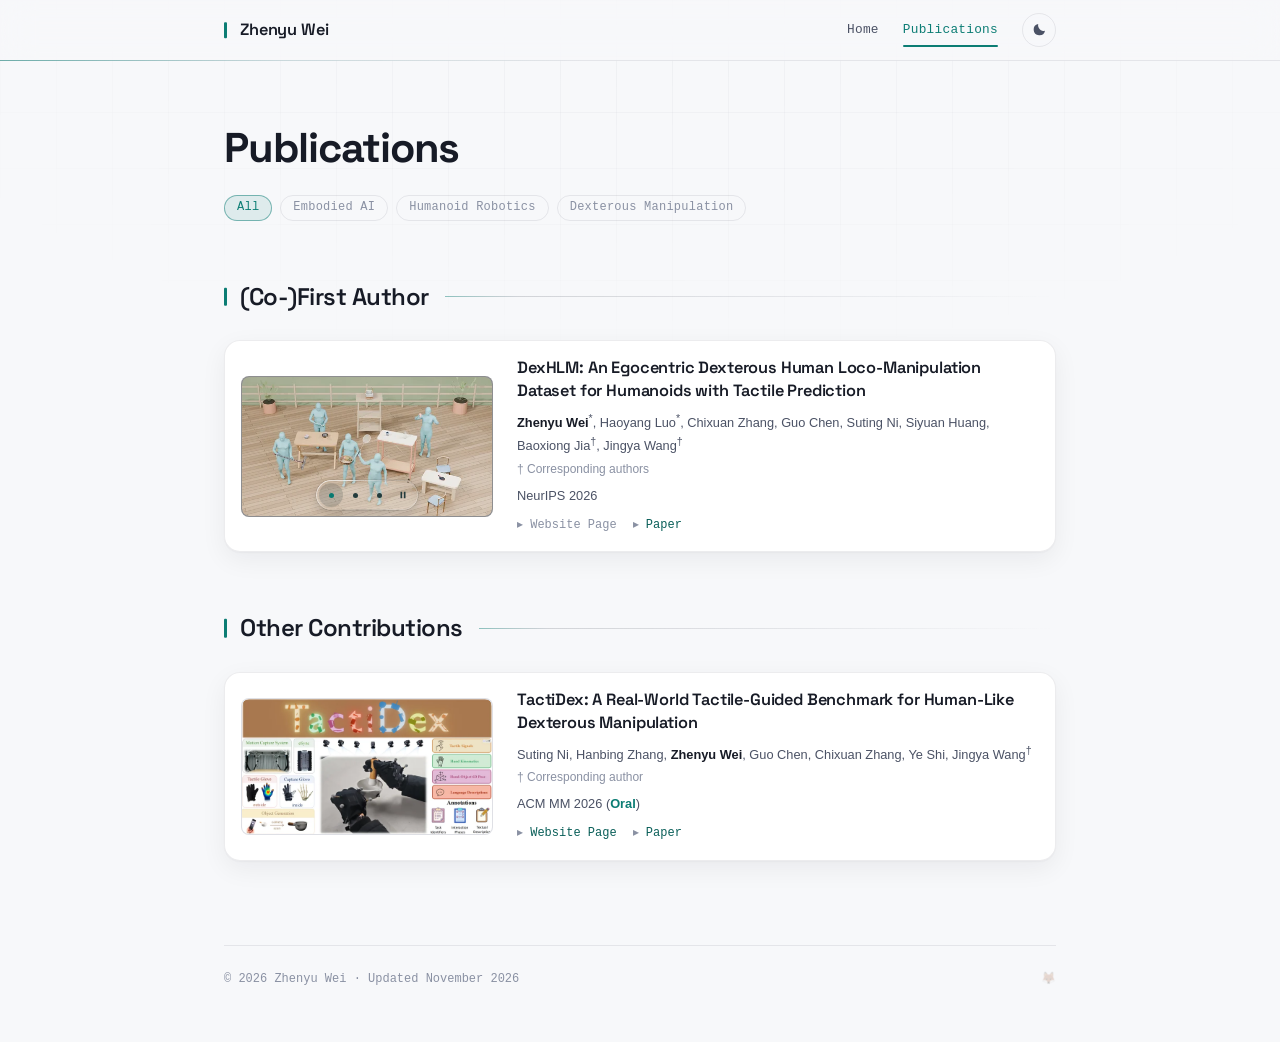
==== commit bf9ca9d4: "Refine glass control alignment and add subtle desktop wheel easing" ====
--- a/publications.html
+++ b/publications.html
@@ -18,7 +18,7 @@
     <link href="assets/favicon.svg" rel="icon" type="image/svg+xml"/>
     <link as="font" crossorigin="" href="assets/fonts/space-grotesk.woff2" rel="preload" type="font/woff2"/>
     <link href="assets/style.css" rel="stylesheet"/>
-    <link href="assets/content.css?v=482784d493de" rel="stylesheet"/>
+    <link href="assets/content.css?v=f51051c872cb" rel="stylesheet"/>
   </head>
   <body>
     <nav aria-label="Main navigation" class="nav">
@@ -105,6 +105,6 @@
         <p class="footer-fox" id="footer-fox"><span class="fox-text">built with </span>🦊</p>
       </footer>
     </main>
-    <script defer="" src="assets/site.js?v=14e1693d2471"></script>
+    <script defer="" src="assets/site.js?v=452060e4c673"></script>
   </body>
 </html>
--- a/assets/content.css
+++ b/assets/content.css
@@ -129,6 +129,7 @@
   backdrop-filter: blur(0.6px) saturate(1.05);
   box-shadow: 0 4px 10px rgba(10, 20, 25, 0.16), 0 0 0 0.5px rgba(10, 20, 25, 0.14);
   isolation: isolate;
+  transition: color 0.45s ease;
 }
 
 .cover-controls.has-lens { -webkit-backdrop-filter: none; backdrop-filter: none; }
@@ -143,8 +144,7 @@
   z-index: 0;
 }
 
-.cover-controls::before {
-  content: "";
+.cover-indicator {
   position: absolute;
   left: 3px;
   top: 3px;
@@ -153,9 +153,14 @@
   border-radius: 50%;
   background: rgba(15, 30, 35, 0.16);
   transform: translateX(calc(var(--active-slide, 0) * var(--glass-step)));
-  transition: transform 0.4s cubic-bezier(0.2, 1.35, 0.45, 1);
+  transition: transform 0.45s ease;
   pointer-events: none;
   z-index: 1;
+}
+
+.cover-indicator-outgoing {
+  opacity: 0;
+  transition: none;
 }
 
 .cover-controls::after {
@@ -182,7 +187,7 @@
 }
 
 .grid-video .cover-controls { --glass-step: 20px; padding: 2px; }
-.grid-video .cover-controls::before { left: 2px; top: 2px; }
+.grid-video .cover-indicator { left: 2px; top: 2px; }
 
 @supports not ((backdrop-filter: blur(1px)) or (-webkit-backdrop-filter: blur(1px))) {
   .cover-controls:not(.has-lens) { background: rgba(244, 251, 251, 0.18); }
@@ -201,7 +206,7 @@
   border-radius: 50%;
   background: transparent;
   cursor: pointer;
-  transition: transform 0.2s ease, color 0.2s ease;
+  transition: transform 0.2s ease, color 0.45s ease;
 }
 
 .cover-controls button:hover { color: #087a71; transform: scale(1.08); }
@@ -216,13 +221,14 @@
 }
 
 .cover-controls svg { width: 10px; height: 10px; }
+.cover-controls .icon-play { transform: translateX(0.25px); }
 .cover-toggle[data-paused="true"] .icon-pause,
 .cover-toggle[data-paused="false"] .icon-play { display: none; }
 .cover-carousel :focus-visible { outline-offset: -2px; }
 
 @media (prefers-reduced-motion: reduce) {
   .cover-frame.is-active { animation: none; }
-  .cover-controls::before, .cover-controls button { transition: none; }
+  .cover-controls, .cover-indicator, .cover-controls button { transition: none; }
 }
 
 /* Trim the blank margins in the 720 × 394 TactiDex figure before rounding it. */
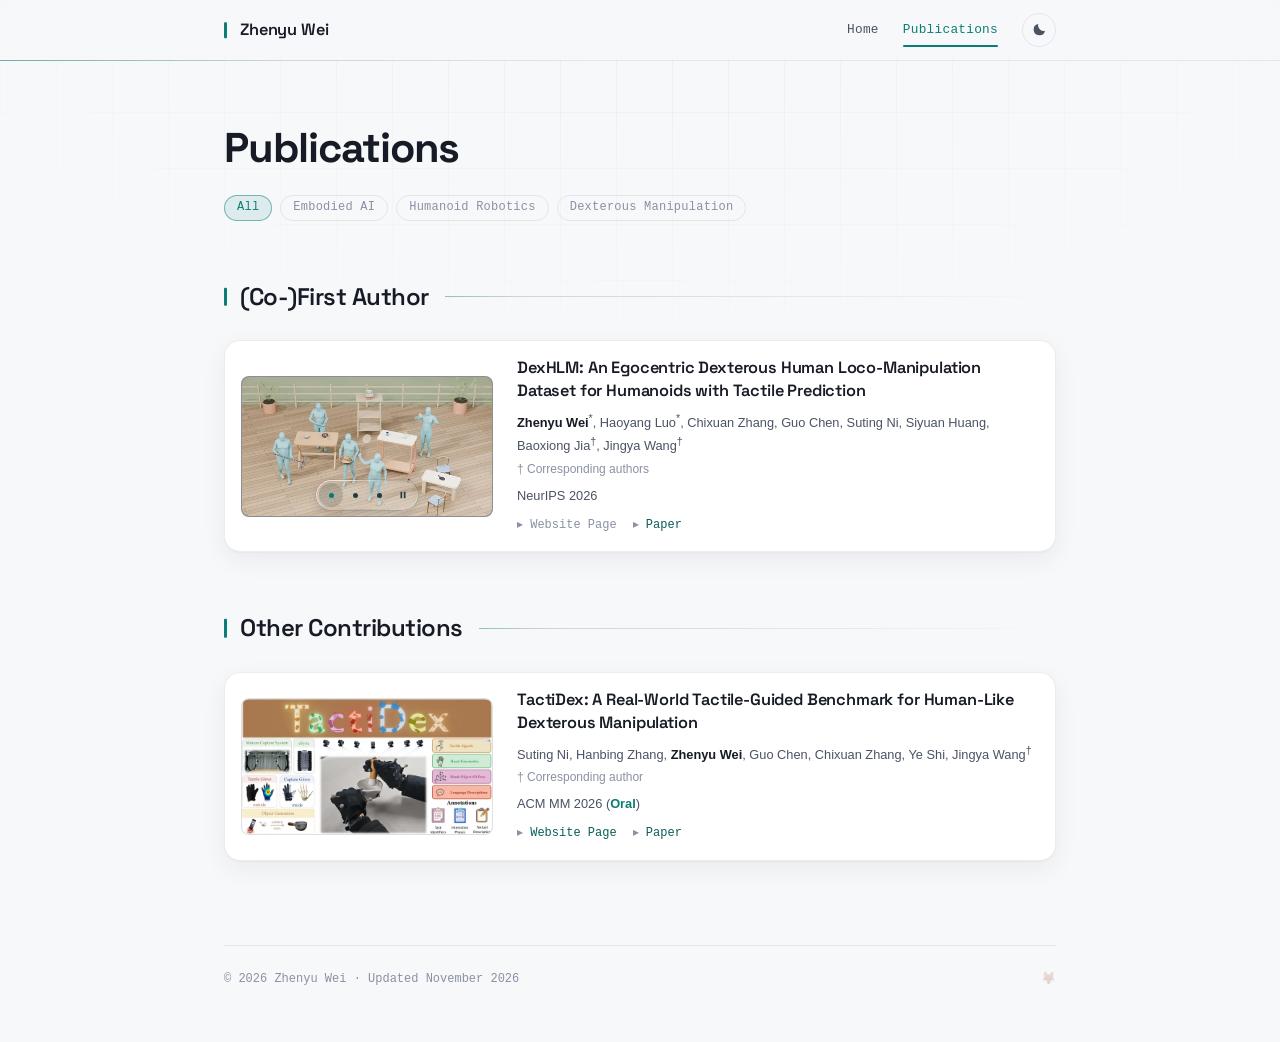
==== commit c18553c0: "Restore previous glass refraction thickness" ====
--- a/publications.html
+++ b/publications.html
@@ -105,6 +105,6 @@
         <p class="footer-fox" id="footer-fox"><span class="fox-text">built with </span>🦊</p>
       </footer>
     </main>
-    <script defer="" src="assets/site.js?v=452060e4c673"></script>
+    <script defer="" src="assets/site.js?v=d7e7273bc73c"></script>
   </body>
 </html>
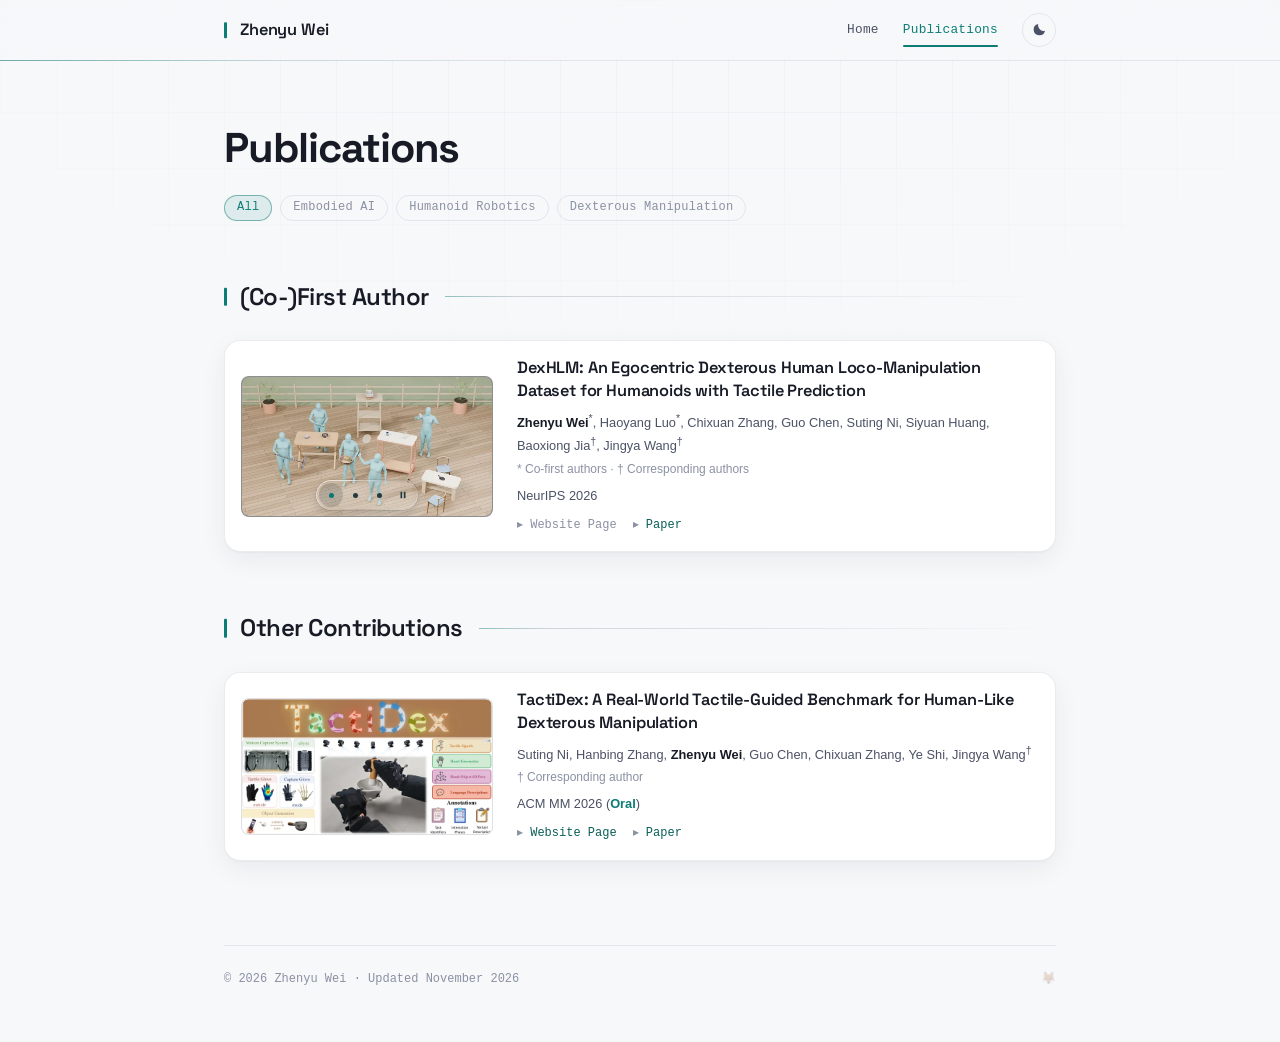
==== commit 09dac97a: "Add co-first author note and conference styling candidates" ====
--- a/publications.html
+++ b/publications.html
@@ -68,7 +68,7 @@
             <div class="pub-info">
               <h3 class="pub-title"><a href="https://dexhlm.github.io/" rel="noopener" target="_blank">DexHLM: An Egocentric Dexterous Human Loco-Manipulation Dataset for Humanoids with Tactile Prediction</a></h3>
               <p class="pub-authors"><strong>Zhenyu Wei</strong><sup>*</sup>, Haoyang Luo<sup>*</sup>, Chixuan Zhang, Guo Chen, Suting Ni, Siyuan Huang, Baoxiong Jia<sup>†</sup>, Jingya Wang<sup>†</sup></p>
-              <p class="pub-note">† Corresponding authors</p>
+              <p class="pub-note">* Co-first authors · † Corresponding authors</p>
               <p class="pub-venue">NeurIPS 2026</p>
               <p class="pub-links">
                 <a aria-disabled="true" role="link" tabindex="-1">Website Page</a>
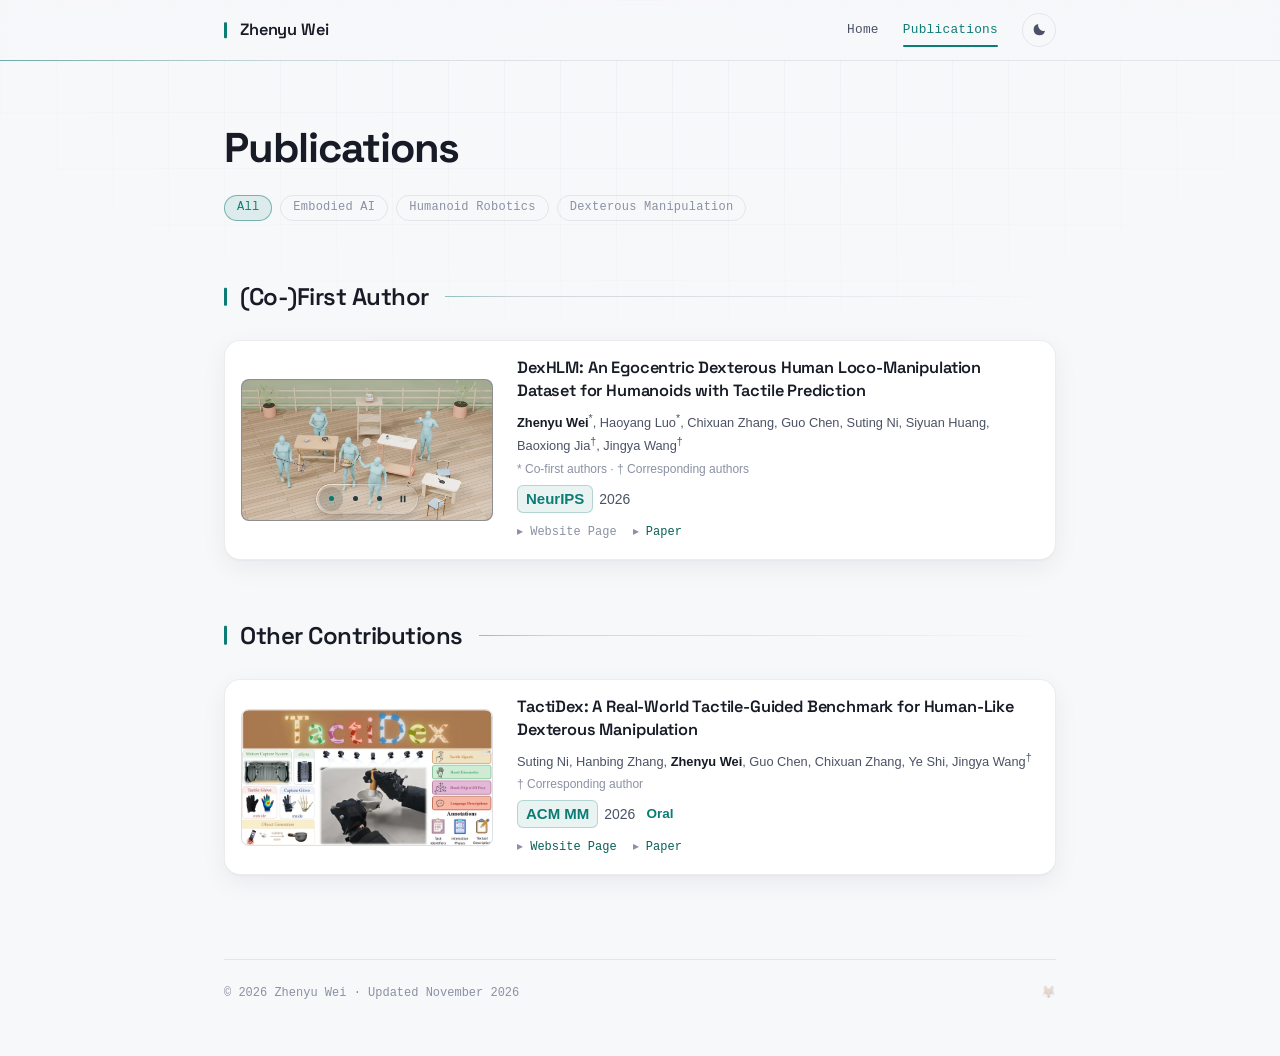
==== commit 6d5c3602: "Apply tinted conference labels and emphasize Oral without parentheses" ====
--- a/publications.html
+++ b/publications.html
@@ -18,7 +18,7 @@
     <link href="assets/favicon.svg" rel="icon" type="image/svg+xml"/>
     <link as="font" crossorigin="" href="assets/fonts/space-grotesk.woff2" rel="preload" type="font/woff2"/>
     <link href="assets/style.css" rel="stylesheet"/>
-    <link href="assets/content.css?v=f51051c872cb" rel="stylesheet"/>
+    <link href="assets/content.css?v=0ccf5b5b0657" rel="stylesheet"/>
   </head>
   <body>
     <nav aria-label="Main navigation" class="nav">
@@ -69,7 +69,7 @@
               <h3 class="pub-title"><a href="https://dexhlm.github.io/" rel="noopener" target="_blank">DexHLM: An Egocentric Dexterous Human Loco-Manipulation Dataset for Humanoids with Tactile Prediction</a></h3>
               <p class="pub-authors"><strong>Zhenyu Wei</strong><sup>*</sup>, Haoyang Luo<sup>*</sup>, Chixuan Zhang, Guo Chen, Suting Ni, Siyuan Huang, Baoxiong Jia<sup>†</sup>, Jingya Wang<sup>†</sup></p>
               <p class="pub-note">* Co-first authors · † Corresponding authors</p>
-              <p class="pub-venue">NeurIPS 2026</p>
+              <p class="pub-venue"><span class="venue-label"><span class="venue-name">NeurIPS</span> <span class="venue-year">2026</span></span></p>
               <p class="pub-links">
                 <a aria-disabled="true" role="link" tabindex="-1">Website Page</a>
                 <a href="https://openreview.net/forum?id=0UDyFy4rIa" rel="noopener" target="_blank">Paper</a>
@@ -90,7 +90,7 @@
               <h3 class="pub-title"><a href="https://tactidex.github.io/" rel="noopener" target="_blank">TactiDex: A Real-World Tactile-Guided Benchmark for Human-Like Dexterous Manipulation</a></h3>
               <p class="pub-authors">Suting Ni, Hanbing Zhang, <strong>Zhenyu Wei</strong>, Guo Chen, Chixuan Zhang, Ye Shi, Jingya Wang<sup>†</sup></p>
               <p class="pub-note">† Corresponding author</p>
-              <p class="pub-venue">ACM MM 2026 (<strong class="pub-highlight">Oral</strong>)</p>
+              <p class="pub-venue"><span class="venue-label"><span class="venue-name">ACM MM</span> <span class="venue-year">2026</span></span> <strong class="pub-highlight">Oral</strong></p>
               <p class="pub-links">
                 <a href="https://tactidex.github.io/" rel="noopener" target="_blank">Website Page</a>
                 <a href="https://arxiv.org/abs/2607.09190" rel="noopener" target="_blank">Paper</a>
--- a/assets/content.css
+++ b/assets/content.css
@@ -58,9 +58,40 @@
   background-repeat: no-repeat;
 }
 
+.pub-venue {
+  font-size: 0.9375rem;
+}
+
+.pub-venue .venue-label {
+  display: inline-flex;
+  align-items: baseline;
+  gap: 6px;
+  vertical-align: middle;
+  white-space: nowrap;
+  line-height: 1.35;
+}
+
+.pub-venue .venue-name {
+  color: var(--accent);
+  background: var(--accent-dim);
+  border: 1px solid color-mix(in srgb, var(--accent) 25%, transparent);
+  border-radius: 6px;
+  padding: 3px 8px;
+  font-weight: 700;
+}
+
+.pub-venue .venue-year {
+  color: var(--text-secondary);
+  font-size: 0.93em;
+  font-weight: 400;
+}
+
 .pub-venue .pub-highlight {
   color: var(--accent);
   font-weight: 700;
+  font-size: 0.9em;
+  margin-left: 7px;
+  white-space: nowrap;
 }
 
 .pub-links a[aria-disabled="true"] {
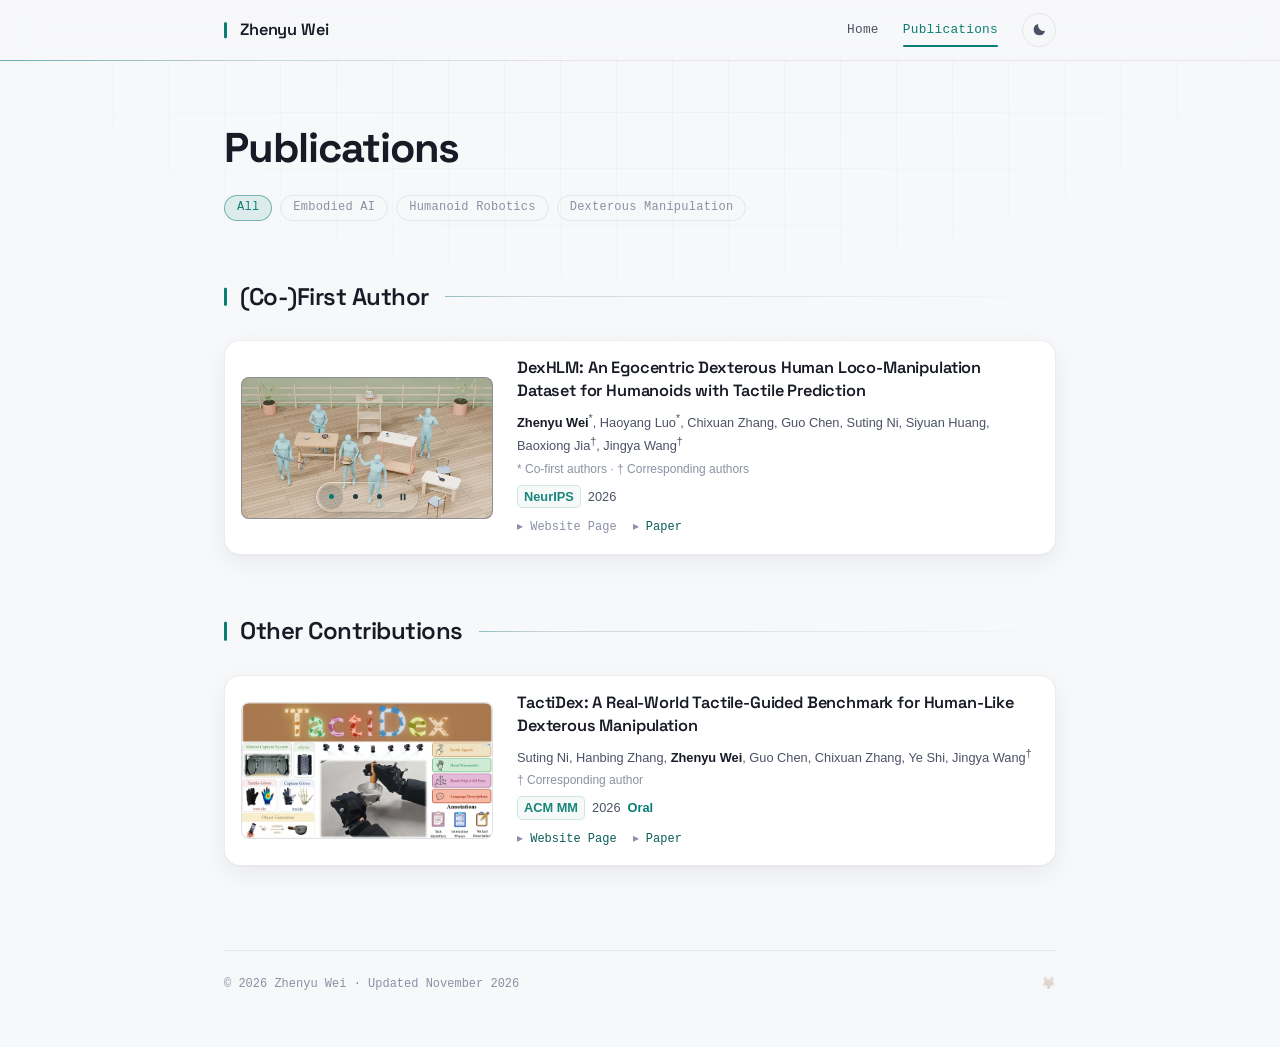
==== commit c237e8e6: "Make venue badges subtler and align Oral with conference text" ====
--- a/publications.html
+++ b/publications.html
@@ -18,7 +18,7 @@
     <link href="assets/favicon.svg" rel="icon" type="image/svg+xml"/>
     <link as="font" crossorigin="" href="assets/fonts/space-grotesk.woff2" rel="preload" type="font/woff2"/>
     <link href="assets/style.css" rel="stylesheet"/>
-    <link href="assets/content.css?v=0ccf5b5b0657" rel="stylesheet"/>
+    <link href="assets/content.css?v=cf30765c1f76" rel="stylesheet"/>
   </head>
   <body>
     <nav aria-label="Main navigation" class="nav">
--- a/assets/content.css
+++ b/assets/content.css
@@ -59,38 +59,39 @@
 }
 
 .pub-venue {
-  font-size: 0.9375rem;
+  display: flex;
+  flex-wrap: wrap;
+  align-items: baseline;
+  gap: 4px 7px;
+  font-size: var(--fs-sm);
+  line-height: 1.4;
 }
 
 .pub-venue .venue-label {
-  display: inline-flex;
-  align-items: baseline;
-  gap: 6px;
-  vertical-align: middle;
+  display: contents;
+}
+
+.pub-venue .venue-name {
+  color: color-mix(in srgb, var(--accent) 94%, var(--bg-elevated));
+  background: color-mix(in srgb, var(--accent) 4%, transparent);
+  border: 1px solid color-mix(in srgb, var(--accent) 16%, transparent);
+  border-radius: 5px;
+  padding: 2px 6px;
+  font-weight: 600;
   white-space: nowrap;
-  line-height: 1.35;
-}
-
-.pub-venue .venue-name {
-  color: var(--accent);
-  background: var(--accent-dim);
-  border: 1px solid color-mix(in srgb, var(--accent) 25%, transparent);
-  border-radius: 6px;
-  padding: 3px 8px;
-  font-weight: 700;
 }
 
 .pub-venue .venue-year {
   color: var(--text-secondary);
-  font-size: 0.93em;
+  font-size: 1em;
   font-weight: 400;
 }
 
 .pub-venue .pub-highlight {
   color: var(--accent);
   font-weight: 700;
-  font-size: 0.9em;
-  margin-left: 7px;
+  font-size: 1em;
+  margin-left: 0;
   white-space: nowrap;
 }
 
